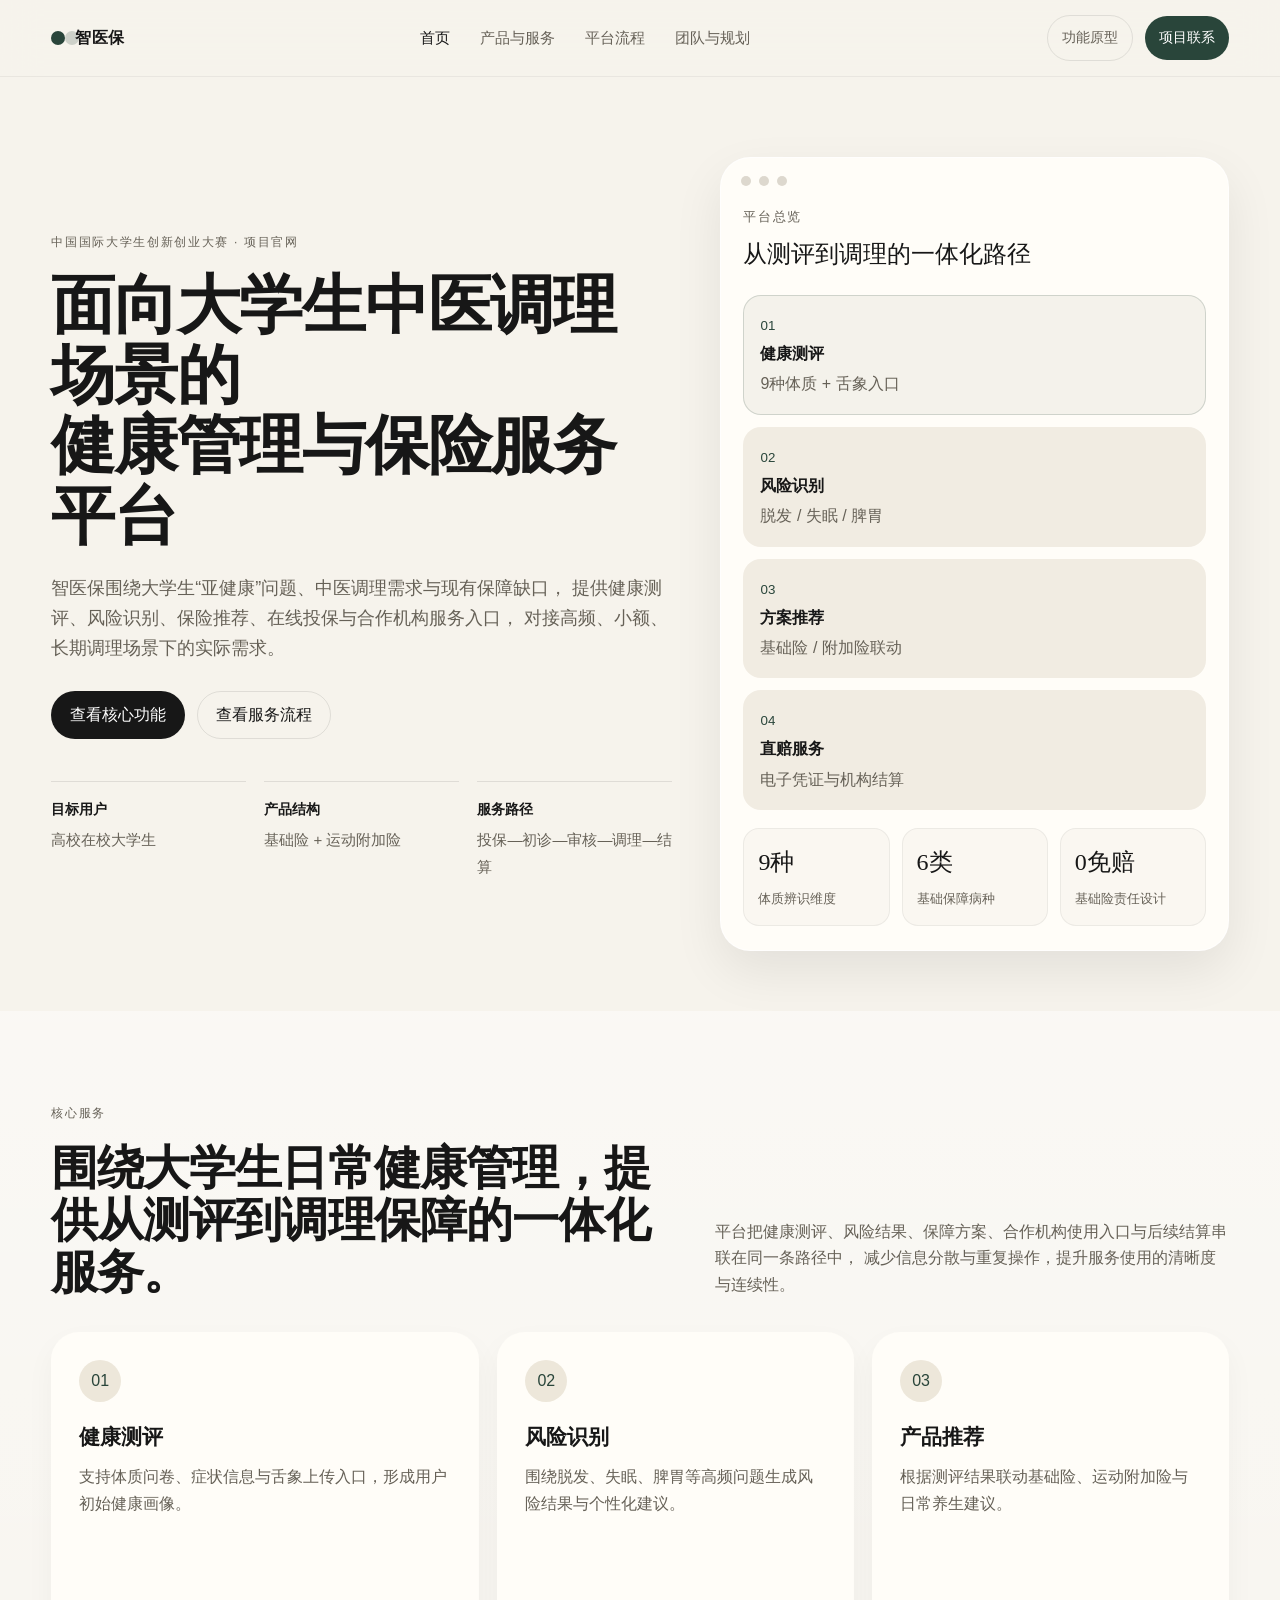
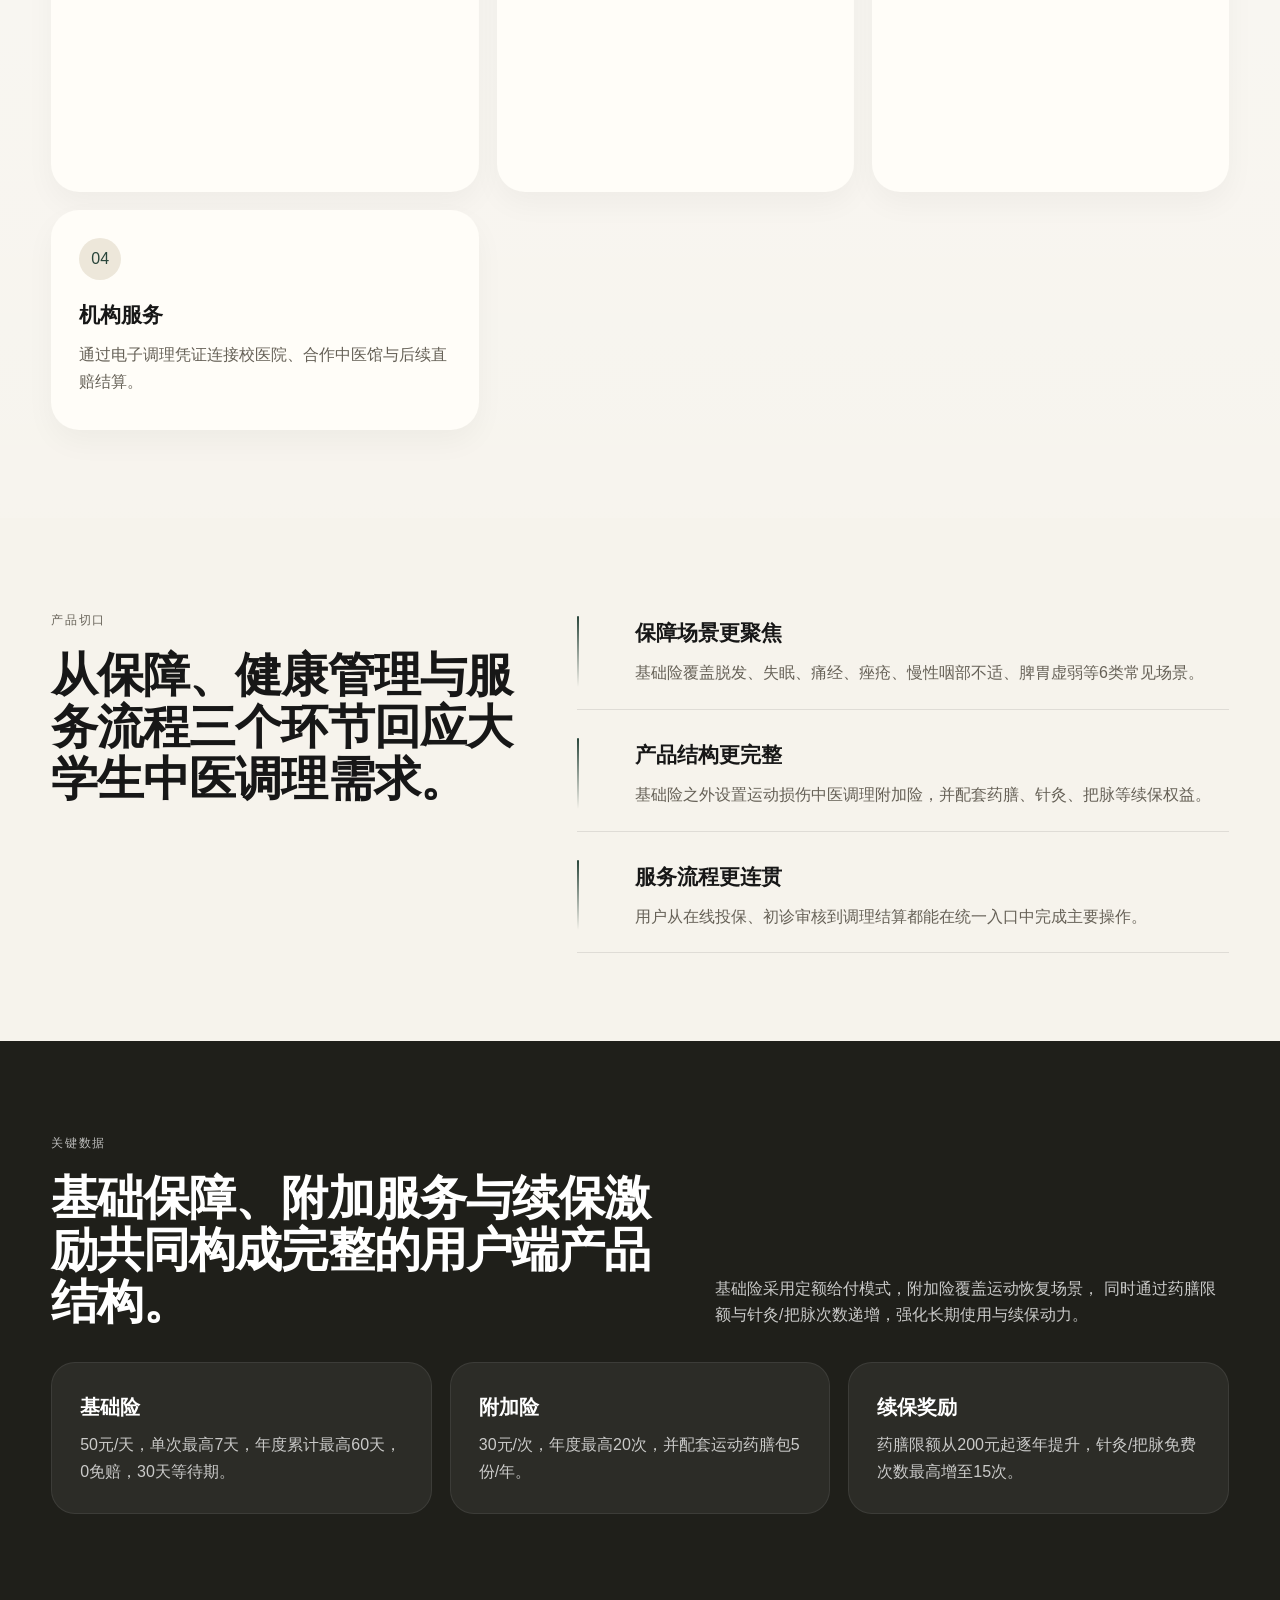
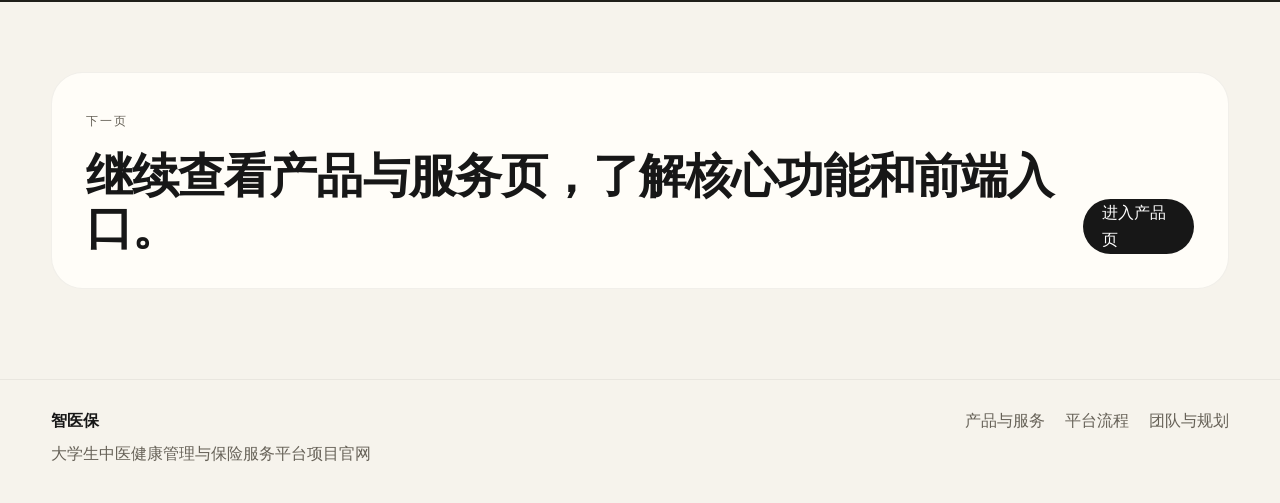
==== index.html @ 540aa89b "Initial commit" ====
<!DOCTYPE html>
<html lang="zh-CN">
<head>
  <meta charset="UTF-8" />
  <meta name="viewport" content="width=device-width, initial-scale=1.0" />
  <title>智医保｜大学生中医健康管理与保险服务平台</title>
  <link rel="stylesheet" href="style.css" />
</head>
<body data-page="home">
  <header class="site-header">
    <div class="container header-inner">
      <a class="brand" href="index.html">
        <span class="brand-mark"></span>
        <span>智医保</span>
      </a>

      <nav class="desktop-nav">
        <a href="index.html">首页</a>
        <a href="solution.html">产品与服务</a>
        <a href="platform.html">平台流程</a>
        <a href="team.html">团队与规划</a>
      </nav>

      <div class="header-actions">
        <a class="ghost-link" href="solution.html#prototype">功能原型</a>
        <a class="primary-link" href="team.html#contact">项目联系</a>
        <button class="menu-toggle" id="menuToggle" aria-label="打开菜单">☰</button>
      </div>
    </div>

    <div class="mobile-menu" id="mobileMenu">
      <a href="index.html">首页</a>
      <a href="solution.html">产品与服务</a>
      <a href="platform.html">平台流程</a>
      <a href="team.html">团队与规划</a>
    </div>
  </header>

  <main>
    <section class="hero hero-home">
      <div class="container hero-grid">
        <div class="hero-copy">
          <div class="eyebrow">中国国际大学生创新创业大赛 · 项目官网</div>
          <h1>面向大学生中医调理场景的<br />健康管理与保险服务平台</h1>
          <p class="hero-lead">
            智医保围绕大学生“亚健康”问题、中医调理需求与现有保障缺口，
            提供健康测评、风险识别、保险推荐、在线投保与合作机构服务入口，
            对接高频、小额、长期调理场景下的实际需求。
          </p>

          <div class="hero-cta">
            <a class="button button-dark" href="solution.html">查看核心功能</a>
            <a class="button button-light" href="platform.html">查看服务流程</a>
          </div>

          <div class="hero-meta">
            <div>
              <strong>目标用户</strong>
              <span>高校在校大学生</span>
            </div>
            <div>
              <strong>产品结构</strong>
              <span>基础险 + 运动附加险</span>
            </div>
            <div>
              <strong>服务路径</strong>
              <span>投保—初诊—审核—调理—结算</span>
            </div>
          </div>
        </div>

        <div class="hero-stage">
          <div class="screen-card">
            <div class="screen-top">
              <span></span><span></span><span></span>
            </div>
            <div class="screen-body">
              <div class="screen-label">平台总览</div>
              <div class="screen-title">从测评到调理的一体化路径</div>

              <div class="mini-journey">
                <div class="mini-step active">
                  <small>01</small>
                  <strong>健康测评</strong>
                  <p>9种体质 + 舌象入口</p>
                </div>
                <div class="mini-step">
                  <small>02</small>
                  <strong>风险识别</strong>
                  <p>脱发 / 失眠 / 脾胃</p>
                </div>
                <div class="mini-step">
                  <small>03</small>
                  <strong>方案推荐</strong>
                  <p>基础险 / 附加险联动</p>
                </div>
                <div class="mini-step">
                  <small>04</small>
                  <strong>直赔服务</strong>
                  <p>电子凭证与机构结算</p>
                </div>
              </div>

              <div class="screen-foot">
                <div class="metric">
                  <span>9种</span>
                  <small>体质辨识维度</small>
                </div>
                <div class="metric">
                  <span>6类</span>
                  <small>基础保障病种</small>
                </div>
                <div class="metric">
                  <span>0免赔</span>
                  <small>基础险责任设计</small>
                </div>
              </div>
            </div>
          </div>
        </div>
      </div>
    </section>

    <section class="section section-soft">
      <div class="container">
        <div class="split-head">
          <div>
            <div class="eyebrow">核心服务</div>
            <h2>围绕大学生日常健康管理，提供从测评到调理保障的一体化服务。</h2>
          </div>
          <p>
            平台把健康测评、风险结果、保障方案、合作机构使用入口与后续结算串联在同一条路径中，
            减少信息分散与重复操作，提升服务使用的清晰度与连续性。
          </p>
        </div>

        <div class="feature-mosaic">
          <article class="mosaic-card large">
            <div class="card-index">01</div>
            <h3>健康测评</h3>
            <p>支持体质问卷、症状信息与舌象上传入口，形成用户初始健康画像。</p>
          </article>

          <article class="mosaic-card">
            <div class="card-index">02</div>
            <h3>风险识别</h3>
            <p>围绕脱发、失眠、脾胃等高频问题生成风险结果与个性化建议。</p>
          </article>

          <article class="mosaic-card">
            <div class="card-index">03</div>
            <h3>产品推荐</h3>
            <p>根据测评结果联动基础险、运动附加险与日常养生建议。</p>
          </article>

          <article class="mosaic-card">
            <div class="card-index">04</div>
            <h3>机构服务</h3>
            <p>通过电子调理凭证连接校医院、合作中医馆与后续直赔结算。</p>
          </article>
        </div>
      </div>
    </section>

    <section class="section">
      <div class="container editorial-grid">
        <div class="editorial-block">
          <div class="eyebrow">产品切口</div>
          <h2>从保障、健康管理与服务流程三个环节回应大学生中医调理需求。</h2>
        </div>

        <div class="editorial-list">
          <article class="editorial-item">
            <span class="line"></span>
            <div>
              <h3>保障场景更聚焦</h3>
              <p>基础险覆盖脱发、失眠、痛经、痤疮、慢性咽部不适、脾胃虚弱等6类常见场景。</p>
            </div>
          </article>
          <article class="editorial-item">
            <span class="line"></span>
            <div>
              <h3>产品结构更完整</h3>
              <p>基础险之外设置运动损伤中医调理附加险，并配套药膳、针灸、把脉等续保权益。</p>
            </div>
          </article>
          <article class="editorial-item">
            <span class="line"></span>
            <div>
              <h3>服务流程更连贯</h3>
              <p>用户从在线投保、初诊审核到调理结算都能在统一入口中完成主要操作。</p>
            </div>
          </article>
        </div>
      </div>
    </section>

    <section class="section section-dark">
      <div class="container">
        <div class="split-head dark">
          <div>
            <div class="eyebrow">关键数据</div>
            <h2>基础保障、附加服务与续保激励共同构成完整的用户端产品结构。</h2>
          </div>
          <p>
            基础险采用定额给付模式，附加险覆盖运动恢复场景，
            同时通过药膳限额与针灸/把脉次数递增，强化长期使用与续保动力。
          </p>
        </div>

        <div class="principles">
          <div class="principle-card">
            <strong>基础险</strong>
            <p>50元/天，单次最高7天，年度累计最高60天，0免赔，30天等待期。</p>
          </div>
          <div class="principle-card">
            <strong>附加险</strong>
            <p>30元/次，年度最高20次，并配套运动药膳包5份/年。</p>
          </div>
          <div class="principle-card">
            <strong>续保奖励</strong>
            <p>药膳限额从200元起逐年提升，针灸/把脉免费次数最高增至15次。</p>
          </div>
        </div>
      </div>
    </section>

    <section class="section section-end">
      <div class="container end-panel">
        <div>
          <div class="eyebrow">下一页</div>
          <h2>继续查看产品与服务页，了解核心功能和前端入口。</h2>
        </div>
        <a class="button button-dark" href="solution.html">进入产品页</a>
      </div>
    </section>
  </main>

  <footer class="site-footer">
    <div class="container footer-inner">
      <div>
        <strong>智医保</strong>
        <p>大学生中医健康管理与保险服务平台项目官网</p>
      </div>
      <div class="footer-links">
        <a href="solution.html">产品与服务</a>
        <a href="platform.html">平台流程</a>
        <a href="team.html">团队与规划</a>
      </div>
    </div>
  </footer>

  <script src="script.js"></script>
</body>
</html>
---- style.css ----
* {
  margin: 0;
  padding: 0;
  box-sizing: border-box;
}

:root {
  --bg: #f6f3ec;
  --paper: #fffdf8;
  --ink: #171717;
  --muted: #666157;
  --line: rgba(23, 23, 23, 0.1);
  --soft-line: rgba(23, 23, 23, 0.06);
  --green: #29453a;
  --green-2: #335a4b;
  --sand: #ebe5d8;
  --card: #f9f6ef;
  --dark: #171717;
  --dark-panel: #1f1f1a;
  --dark-soft: rgba(255,255,255,0.08);
  --radius: 24px;
  --shadow: 0 20px 50px rgba(17, 17, 17, 0.08);
}

html {
  scroll-behavior: smooth;
}

body {
  font-family: "Helvetica Neue", "PingFang SC", "Microsoft YaHei", sans-serif;
  color: var(--ink);
  background: var(--bg);
  line-height: 1.65;
}

a {
  color: inherit;
  text-decoration: none;
}

img {
  display: block;
  max-width: 100%;
}

button,
input,
select {
  font: inherit;
}

.hidden {
  display: none !important;
}

.container {
  width: min(1180px, 92vw);
  margin: 0 auto;
}

/* Header */
.site-header {
  position: sticky;
  top: 0;
  z-index: 100;
  backdrop-filter: blur(18px);
  background: rgba(246, 243, 236, 0.84);
  border-bottom: 1px solid var(--soft-line);
}

.header-inner {
  display: flex;
  align-items: center;
  justify-content: space-between;
  min-height: 76px;
  gap: 20px;
}

.brand {
  display: inline-flex;
  align-items: center;
  gap: 10px;
  font-weight: 700;
  letter-spacing: 0.02em;
}

.brand-mark {
  width: 14px;
  height: 14px;
  background: var(--green);
  border-radius: 50%;
  box-shadow: 14px 0 0 0 rgba(41, 69, 58, 0.2);
}

.desktop-nav {
  display: flex;
  gap: 30px;
  font-size: 15px;
}

.desktop-nav a {
  color: var(--muted);
  transition: color 0.25s ease;
}

.desktop-nav a:hover,
.desktop-nav a.is-current {
  color: var(--ink);
}

.header-actions {
  display: flex;
  align-items: center;
  gap: 12px;
}

.ghost-link,
.primary-link {
  padding: 10px 14px;
  border-radius: 999px;
  font-size: 14px;
}

.ghost-link {
  border: 1px solid var(--line);
  color: var(--muted);
}

.primary-link {
  background: var(--green);
  color: white;
}

.menu-toggle {
  display: none;
  background: none;
  border: none;
  font-size: 26px;
}

.mobile-menu {
  display: none;
  padding: 0 4vw 18px;
  border-top: 1px solid var(--soft-line);
}

.mobile-menu a {
  display: block;
  padding: 12px 0;
  color: var(--muted);
}

/* Global */
.section {
  padding: 88px 0;
}

.section-soft {
  background: linear-gradient(180deg, rgba(255,255,255,0.45), rgba(255,255,255,0.1));
}

.section-dark {
  background: var(--dark-panel);
  color: white;
}

.section-end {
  padding-top: 70px;
  padding-bottom: 90px;
}

.eyebrow,
.section-kicker {
  display: inline-block;
  font-size: 12px;
  letter-spacing: 0.14em;
  text-transform: uppercase;
  color: var(--muted);
  margin-bottom: 18px;
}

.section-dark .eyebrow {
  color: rgba(255,255,255,0.7);
}

h1, h2 {
  font-family: Georgia, "Times New Roman", serif;
  font-weight: 600;
  letter-spacing: -0.02em;
  line-height: 1.1;
}

h1 {
  font-size: clamp(2.8rem, 5vw, 5rem);
  margin-bottom: 22px;
}

h2 {
  font-size: clamp(2rem, 3.7vw, 3.4rem);
}

h3 {
  font-size: 1.3rem;
  margin-bottom: 10px;
}

p {
  color: var(--muted);
}

.section-dark p {
  color: rgba(255,255,255,0.75);
}

.hero-lead {
  font-size: 18px;
  max-width: 760px;
}

/* Buttons */
.button {
  display: inline-flex;
  align-items: center;
  justify-content: center;
  min-height: 48px;
  padding: 0 18px;
  border-radius: 999px;
  border: 1px solid transparent;
  transition: transform 0.25s ease, background 0.25s ease, border-color 0.25s ease;
}

.button:hover {
  transform: translateY(-1px);
}

.button-dark {
  background: var(--ink);
  color: white;
}

.button-light {
  background: transparent;
  border-color: var(--line);
  color: var(--ink);
}

.full {
  width: 100%;
}

/* Home hero */
.hero {
  padding: 80px 0 60px;
}

.hero-grid {
  display: grid;
  grid-template-columns: 1.1fr 0.9fr;
  gap: 48px;
  align-items: center;
  min-height: calc(100vh - 120px);
}

.hero-copy {
  max-width: 720px;
}

.hero-cta {
  display: flex;
  gap: 12px;
  flex-wrap: wrap;
  margin-top: 28px;
}

.hero-meta {
  display: grid;
  grid-template-columns: repeat(3, 1fr);
  gap: 18px;
  margin-top: 42px;
}

.hero-meta div {
  padding-top: 16px;
  border-top: 1px solid var(--line);
}

.hero-meta strong {
  display: block;
  font-size: 14px;
  margin-bottom: 6px;
}

.hero-meta span {
  color: var(--muted);
  font-size: 15px;
}

.hero-stage {
  display: flex;
  justify-content: flex-end;
}

.screen-card {
  width: min(540px, 100%);
  background: var(--paper);
  border-radius: 30px;
  box-shadow: var(--shadow);
  border: 1px solid rgba(255,255,255,0.8);
  overflow: hidden;
}

.screen-top {
  display: flex;
  gap: 8px;
  padding: 18px 20px 0;
}

.screen-top span {
  width: 10px;
  height: 10px;
  background: #ddd8ce;
  border-radius: 50%;
}

.screen-body {
  padding: 20px 22px 24px;
}

.screen-label {
  color: var(--muted);
  font-size: 13px;
  text-transform: uppercase;
  letter-spacing: 0.12em;
  margin-bottom: 8px;
}

.screen-title {
  font-size: 24px;
  font-family: Georgia, "Times New Roman", serif;
  margin-bottom: 20px;
}

.mini-journey {
  display: grid;
  gap: 12px;
}

.mini-step {
  padding: 16px;
  border-radius: 18px;
  background: #f1ece2;
  border: 1px solid transparent;
}

.mini-step.active {
  border-color: rgba(41, 69, 58, 0.18);
  background: #f4f2eb;
}

.mini-step small {
  display: inline-block;
  color: var(--green);
  margin-bottom: 4px;
}

.mini-step strong {
  display: block;
  margin-bottom: 4px;
}

.screen-foot {
  display: grid;
  grid-template-columns: repeat(3, 1fr);
  gap: 12px;
  margin-top: 18px;
}

.metric {
  padding: 14px;
  border-radius: 16px;
  background: #faf7f1;
  border: 1px solid var(--soft-line);
}

.metric span {
  display: block;
  font-size: 24px;
  font-family: Georgia, "Times New Roman", serif;
  margin-bottom: 2px;
}

.metric small {
  color: var(--muted);
}

/* Home sections */
.split-head {
  display: grid;
  grid-template-columns: 1.1fr 0.9fr;
  gap: 36px;
  align-items: end;
  margin-bottom: 34px;
}

.split-head p {
  font-size: 16px;
}

.split-head.dark p {
  color: rgba(255,255,255,0.76);
}

.feature-mosaic {
  display: grid;
  grid-template-columns: 1.2fr 1fr 1fr;
  gap: 18px;
}

.mosaic-card {
  padding: 28px;
  min-height: 220px;
  background: var(--paper);
  border-radius: 28px;
  box-shadow: 0 12px 30px rgba(17, 17, 17, 0.04);
}

.mosaic-card.large {
  min-height: 460px;
}

.card-index {
  display: inline-flex;
  width: 42px;
  height: 42px;
  border-radius: 50%;
  align-items: center;
  justify-content: center;
  background: #ede7da;
  color: var(--green);
  margin-bottom: 18px;
}

.editorial-grid {
  display: grid;
  grid-template-columns: 0.85fr 1.15fr;
  gap: 44px;
}

.editorial-list {
  display: grid;
  gap: 18px;
}

.editorial-item {
  display: grid;
  grid-template-columns: 44px 1fr;
  gap: 14px;
  padding: 10px 0 22px;
  border-bottom: 1px solid var(--line);
}

.editorial-item .line {
  width: 2px;
  background: linear-gradient(180deg, var(--green), transparent);
  border-radius: 999px;
}

.principles {
  display: grid;
  grid-template-columns: repeat(3, 1fr);
  gap: 18px;
}

.principle-card {
  padding: 28px;
  border-radius: 24px;
  background: rgba(255,255,255,0.06);
  border: 1px solid rgba(255,255,255,0.08);
}

.principle-card strong {
  display: block;
  margin-bottom: 8px;
  font-size: 20px;
}

.end-panel {
  background: var(--paper);
  border: 1px solid var(--soft-line);
  border-radius: 32px;
  padding: 34px;
  display: flex;
  align-items: end;
  justify-content: space-between;
  gap: 26px;
}

/* Sub hero shared */
.sub-hero {
  padding: 92px 0 50px;
}

.sub-hero-grid {
  display: grid;
  grid-template-columns: 1.1fr 0.9fr;
  gap: 36px;
  align-items: start;
}

.aside-panel {
  padding: 24px;
  border-radius: 24px;
  background: var(--paper);
  border: 1px solid var(--soft-line);
}

.aside-panel small {
  display: block;
  color: var(--muted);
  margin-bottom: 8px;
  text-transform: uppercase;
  letter-spacing: 0.12em;
  font-size: 12px;
}

.aside-panel strong {
  display: block;
  font-size: 22px;
  margin-bottom: 10px;
}

/* Solution */
.service-grid {
  display: grid;
  grid-template-columns: repeat(4, 1fr);
  gap: 16px;
}

.service-card,
.callout-card,
.network-card,
.note-card,
.finance-card,
.member-card {
  background: var(--paper);
  border-radius: 24px;
  padding: 24px;
  border: 1px solid var(--soft-line);
}

.service-card small,
.callout-card small,
.network-card small,
.note-card small,
.finance-card small,
.member-card small {
  color: var(--muted);
  text-transform: uppercase;
  letter-spacing: 0.12em;
  font-size: 12px;
}

.prototype-wrap {
  display: grid;
  grid-template-columns: 0.42fr 0.58fr;
  gap: 26px;
  align-items: start;
}

.prototype-sidebar {
  position: sticky;
  top: 100px;
}

.prototype-notes {
  display: grid;
  gap: 14px;
  margin-top: 24px;
}

.prototype-notes div {
  padding-top: 14px;
  border-top: 1px solid var(--line);
}

.prototype-notes strong {
  display: block;
  font-size: 14px;
  margin-bottom: 4px;
}

.prototype-notes span {
  color: var(--muted);
}

.prototype-shell {
  background: var(--paper);
  border: 1px solid var(--soft-line);
  border-radius: 30px;
  box-shadow: var(--shadow);
  overflow: hidden;
}

.prototype-header {
  display: flex;
  gap: 8px;
  padding: 18px 20px 0;
}

.prototype-header span {
  width: 10px;
  height: 10px;
  border-radius: 999px;
  background: #ddd8ce;
}

.prototype-tabs {
  display: flex;
  gap: 8px;
  padding: 16px 18px 0;
}

.tab-button {
  background: transparent;
  border: 1px solid var(--soft-line);
  color: var(--muted);
  padding: 10px 14px;
  border-radius: 999px;
  cursor: pointer;
}

.tab-button.active {
  background: var(--ink);
  color: white;
  border-color: var(--ink);
}

.prototype-body {
  padding: 18px;
}

.tab-panel {
  display: none;
}

.tab-panel.active {
  display: block;
}

.panel-title {
  margin-bottom: 18px;
}

.panel-title h3 {
  font-size: 24px;
}

.clean-form {
  display: grid;
  gap: 14px;
}

.form-row {
  display: grid;
  grid-template-columns: repeat(2, 1fr);
  gap: 14px;
}

.field label {
  display: block;
  font-size: 14px;
  margin-bottom: 8px;
}

.field input,
.field select {
  width: 100%;
  min-height: 46px;
  border-radius: 16px;
  border: 1px solid rgba(23, 23, 23, 0.12);
  background: white;
  padding: 0 14px;
}

.field-tip {
  display: block;
  color: var(--muted);
  margin-top: 8px;
  font-size: 13px;
}

.tongue-preview {
  width: 180px;
  margin-top: 12px;
  border-radius: 16px;
  border: 1px solid var(--soft-line);
}

.chip-group {
  display: flex;
  flex-wrap: wrap;
  gap: 10px;
}

.chip {
  display: inline-flex;
  align-items: center;
  gap: 7px;
  min-height: 40px;
  border-radius: 999px;
  padding: 0 14px;
  border: 1px solid var(--soft-line);
  background: white;
  color: var(--muted);
}

.chip input {
  width: auto;
  min-height: auto;
}

.chip-group.compact .chip {
  padding: 0 12px;
}

.result-summary {
  display: grid;
  grid-template-columns: repeat(3, 1fr);
  gap: 14px;
  margin-bottom: 18px;
}

.summary-box {
  background: #fbf8f2;
  border: 1px solid var(--soft-line);
  border-radius: 20px;
  padding: 18px;
}

.summary-box small {
  color: var(--muted);
  display: block;
  margin-bottom: 8px;
}

.summary-box strong {
  display: block;
  font-size: 28px;
  font-family: Georgia, "Times New Roman", serif;
  margin-bottom: 6px;
}

.bar-group {
  display: grid;
  gap: 14px;
}

.bar-row {
  padding: 14px;
  border-radius: 18px;
  border: 1px solid var(--soft-line);
  background: #fffdfa;
}

.bar-label {
  display: flex;
  align-items: center;
  justify-content: space-between;
  margin-bottom: 10px;
}

.bar-label small {
  color: var(--muted);
}

.bar-track {
  height: 12px;
  background: #ebe7df;
  border-radius: 999px;
  overflow: hidden;
}

.bar-fill {
  width: 0%;
  height: 100%;
  background: linear-gradient(90deg, #cdbd85, #9a7757, #405d53);
  border-radius: 999px;
  transition: width 0.5s ease;
}

.advice-block {
  display: grid;
  grid-template-columns: 1fr 0.95fr;
  gap: 14px;
  margin-top: 18px;
}

.advice-block ul {
  padding-left: 18px;
}

.advice-block li {
  margin-bottom: 8px;
  color: var(--muted);
}

.recommend-card {
  border: 1px solid var(--soft-line);
  border-radius: 20px;
  padding: 18px;
  background: #fbf8f2;
}

.recommend-card small {
  color: var(--muted);
  display: block;
  margin-bottom: 8px;
}

.stacked-checks {
  display: grid;
  gap: 10px;
}

.submit-message {
  min-height: 22px;
  font-size: 14px;
}

/* Platform */
.journey-head {
  margin-bottom: 28px;
}

.journey-line {
  display: grid;
  grid-template-columns: repeat(4, 1fr);
  gap: 14px;
}

.journey-card {
  background: var(--paper);
  border-radius: 26px;
  border: 1px solid var(--soft-line);
  padding: 22px;
}

.journey-card.active {
  transform: translateY(-8px);
  box-shadow: 0 16px 36px rgba(17, 17, 17, 0.06);
}

.journey-card small {
  color: var(--muted);
  display: block;
  margin-bottom: 12px;
  text-transform: uppercase;
  letter-spacing: 0.1em;
  font-size: 12px;
}

.flow-layout {
  display: grid;
  grid-template-columns: 0.95fr 1.05fr;
  gap: 24px;
  align-items: center;
}

.flow-points {
  display: grid;
  gap: 14px;
  margin-top: 24px;
}

.flow-points div {
  padding-top: 14px;
  border-top: 1px solid var(--line);
}

.flow-points strong {
  display: block;
  font-size: 14px;
  margin-bottom: 4px;
}

.voucher-stage {
  display: flex;
  justify-content: center;
}

.voucher-card {
  width: min(520px, 100%);
  background: var(--paper);
  border: 1px solid var(--soft-line);
  border-radius: 30px;
  padding: 22px;
  box-shadow: var(--shadow);
}

.voucher-top {
  display: flex;
  justify-content: space-between;
  align-items: center;
  margin-bottom: 24px;
}

.voucher-top small {
  color: var(--muted);
  text-transform: uppercase;
  letter-spacing: 0.12em;
  font-size: 12px;
}

.voucher-top span {
  min-width: 80px;
  text-align: right;
  color: #8a6e38;
}

.voucher-code {
  font-family: Georgia, "Times New Roman", serif;
  font-size: clamp(2rem, 4vw, 3.1rem);
  letter-spacing: -0.04em;
  margin-bottom: 8px;
}

.voucher-meta {
  display: grid;
  grid-template-columns: repeat(2, 1fr);
  gap: 14px;
  margin: 22px 0;
}

.voucher-meta div {
  padding: 14px;
  border-radius: 18px;
  background: #fbf8f2;
}

.voucher-meta strong {
  display: block;
  margin-bottom: 4px;
}

.network-grid,
.side-notes,
.finance-grid,
.contact-layout,
.callout-grid,
.team-grid {
  display: grid;
  gap: 16px;
}

.network-grid {
  grid-template-columns: repeat(4, 1fr);
}

.side-notes,
.finance-grid,
.callout-grid {
  grid-template-columns: repeat(3, 1fr);
}

/* Team */
.team-grid {
  grid-template-columns: repeat(4, 1fr);
}

.member-card p {
  margin: 8px 0 12px;
  color: var(--ink);
}

.member-card span {
  color: var(--muted);
  display: block;
}

.plan-layout {
  display: grid;
  grid-template-columns: 0.95fr 1.05fr;
  gap: 24px;
  align-items: start;
}

.plan-table {
  background: var(--paper);
  border: 1px solid var(--soft-line);
  border-radius: 26px;
  overflow: hidden;
}

.plan-row {
  display: grid;
  grid-template-columns: 0.8fr 1fr 1.4fr;
  gap: 12px;
  padding: 18px 22px;
  border-top: 1px solid var(--soft-line);
}

.plan-row.head {
  border-top: none;
  background: #f5f0e7;
  color: var(--muted);
  text-transform: uppercase;
  letter-spacing: 0.08em;
  font-size: 12px;
}

.contact-layout {
  grid-template-columns: 0.95fr 1.05fr;
  align-items: start;
}

.contact-card-pro {
  background: var(--paper);
  border-radius: 26px;
  border: 1px solid var(--soft-line);
  padding: 18px 22px;
}

.contact-row {
  display: grid;
  grid-template-columns: 120px 1fr;
  gap: 16px;
  padding: 16px 0;
  border-bottom: 1px solid var(--soft-line);
}

.contact-row:last-child {
  border-bottom: none;
}

.contact-row span {
  color: var(--muted);
}

.contact-row strong {
  font-weight: 600;
}

/* Footer */
.site-footer {
  border-top: 1px solid var(--soft-line);
  padding: 28px 0 36px;
}

.footer-inner {
  display: flex;
  align-items: flex-start;
  justify-content: space-between;
  gap: 20px;
}

.footer-inner strong {
  display: block;
  margin-bottom: 6px;
}

.footer-links {
  display: flex;
  gap: 20px;
  flex-wrap: wrap;
}

.footer-links a {
  color: var(--muted);
}

/* Responsive */
@media (max-width: 1100px) {
  .hero-grid,
  .split-head,
  .sub-hero-grid,
  .prototype-wrap,
  .flow-layout,
  .plan-layout,
  .contact-layout,
  .editorial-grid {
    grid-template-columns: 1fr;
  }

  .service-grid,
  .journey-line,
  .network-grid,
  .team-grid {
    grid-template-columns: repeat(2, 1fr);
  }

  .feature-mosaic {
    grid-template-columns: 1fr 1fr;
  }

  .mosaic-card.large {
    min-height: 260px;
    grid-column: span 2;
  }

  .prototype-sidebar {
    position: static;
  }
}

@media (max-width: 780px) {
  .desktop-nav,
  .ghost-link,
  .primary-link {
    display: none;
  }

  .menu-toggle {
    display: inline-block;
  }

  .mobile-menu.is-open {
    display: block;
  }

  .section {
    padding: 68px 0;
  }

  .hero-grid {
    min-height: auto;
  }

  .hero-meta,
  .screen-foot,
  .service-grid,
  .journey-line,
  .network-grid,
  .side-notes,
  .finance-grid,
  .callout-grid,
  .team-grid,
  .result-summary,
  .advice-block,
  .voucher-meta,
  .feature-mosaic {
    grid-template-columns: 1fr;
  }

  .form-row,
  .plan-row,
  .contact-row {
    grid-template-columns: 1fr;
  }

  .footer-inner,
  .end-panel {
    flex-direction: column;
    align-items: flex-start;
  }

  .prototype-tabs {
    flex-wrap: wrap;
  }
}


/* Alignment updates */
.detail-list {
  margin-top: 14px;
  padding-left: 18px;
}

.detail-list li {
  color: var(--muted);
  margin-bottom: 8px;
}

.journey-line-five {
  grid-template-columns: repeat(5, 1fr);
}

@media (max-width: 1024px) {
  .journey-line-five {
    grid-template-columns: repeat(2, 1fr);
  }
}

@media (max-width: 720px) {
  .journey-line-five {
    grid-template-columns: 1fr;
  }
}
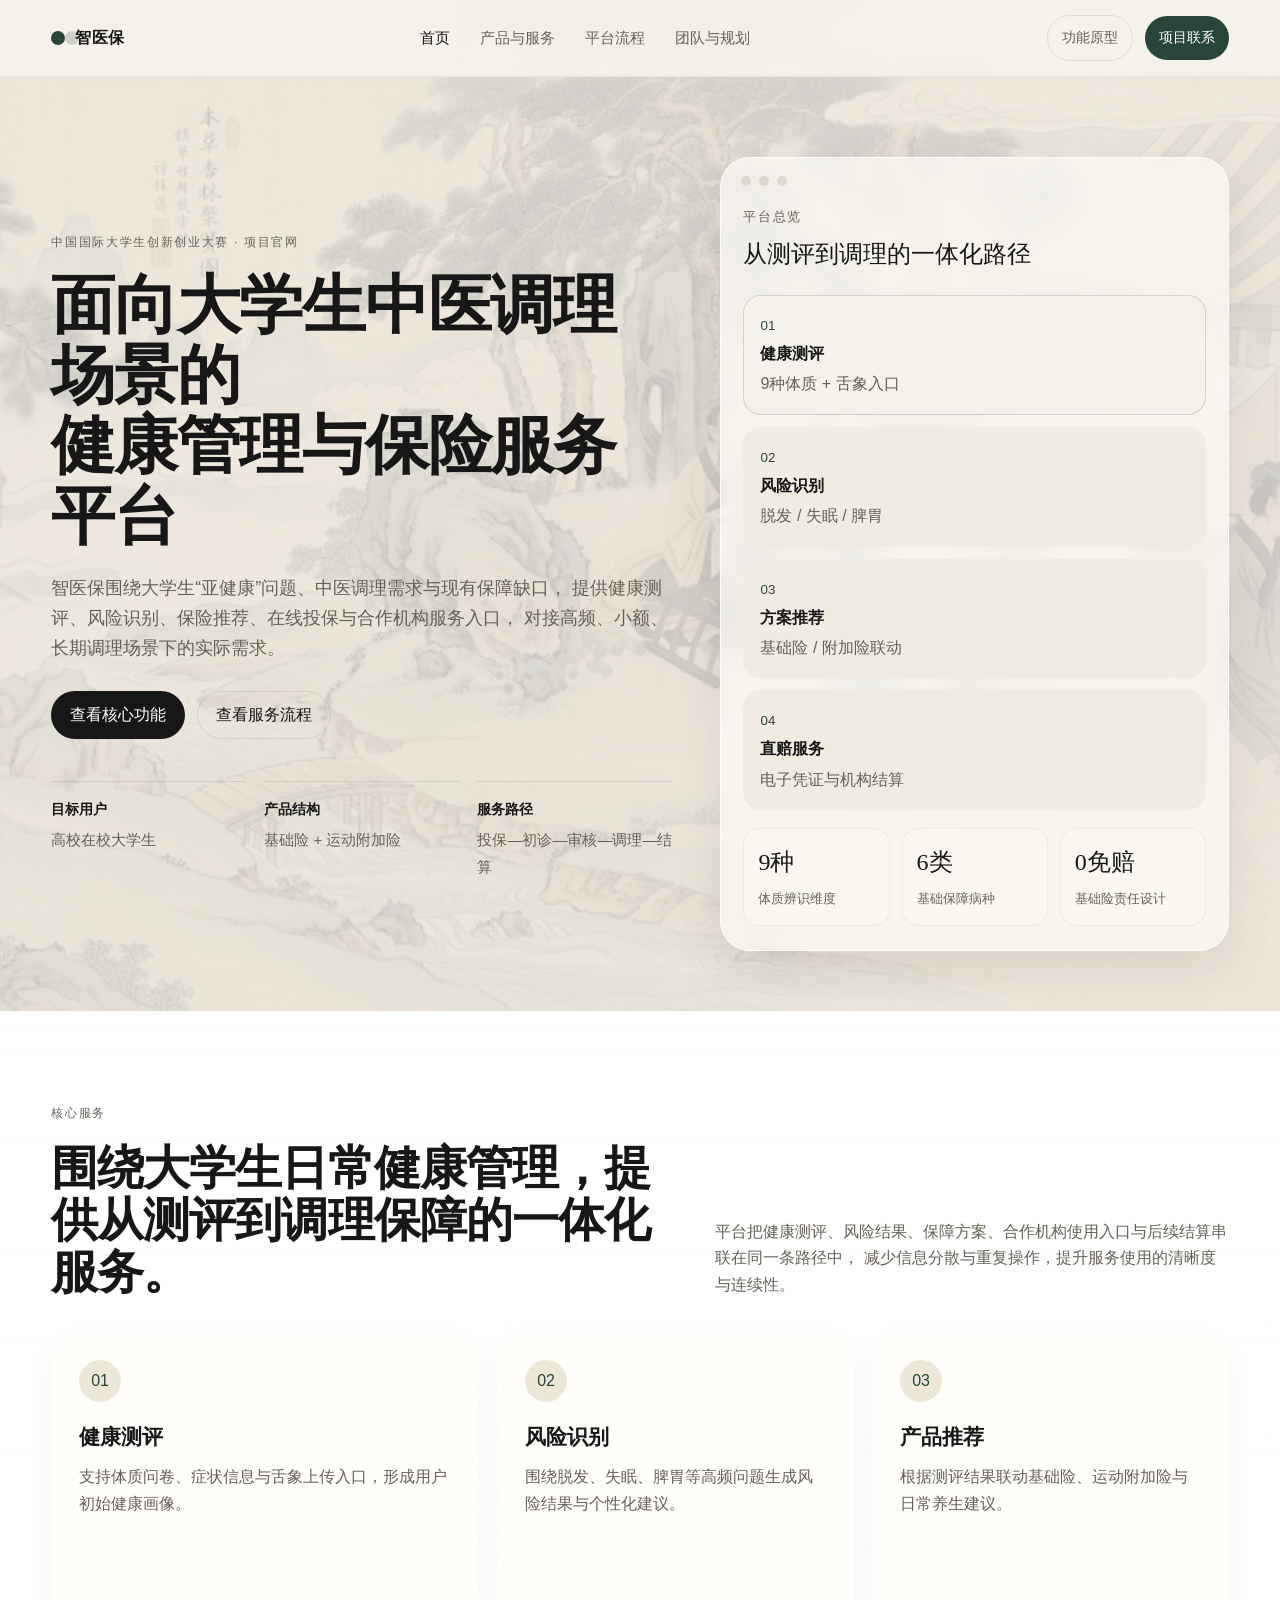
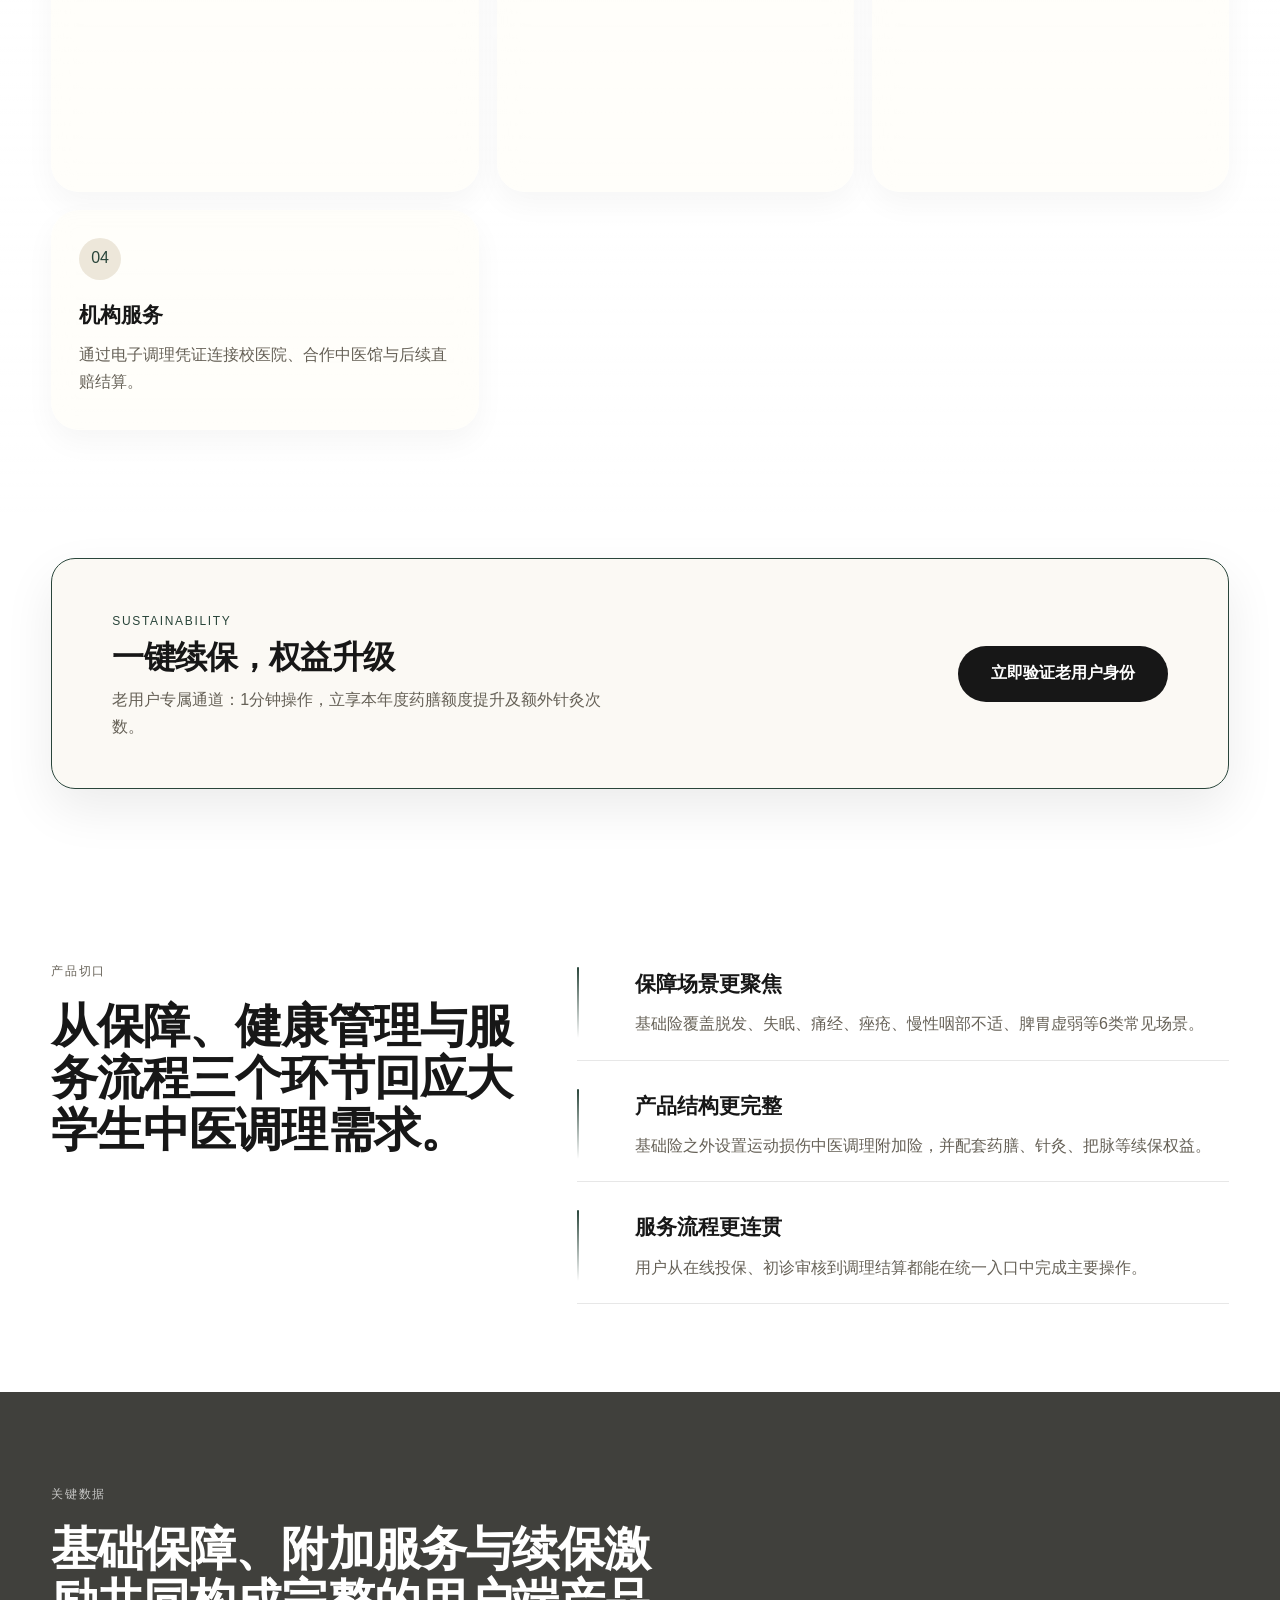
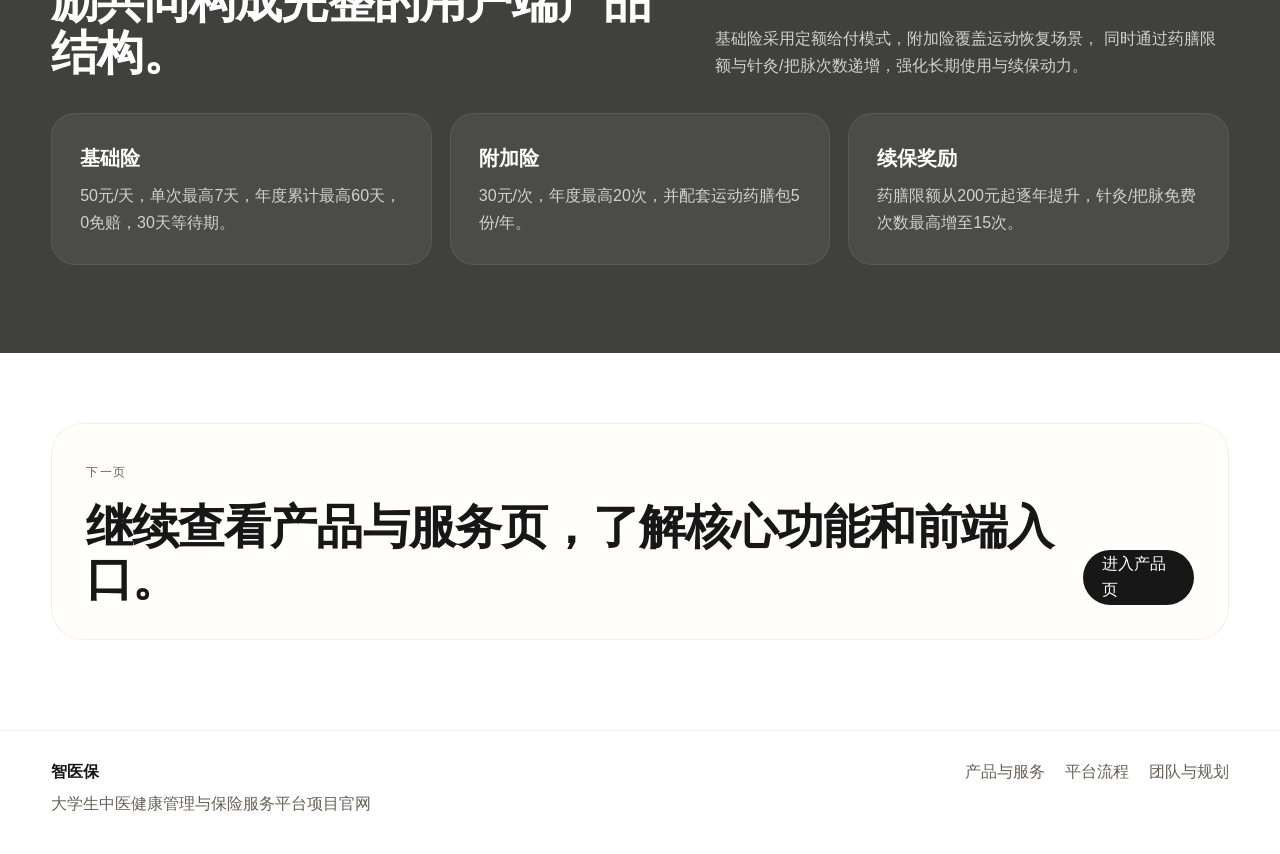
==== commit 4070fa52: "更新了网站内容" ====
--- a/index.html
+++ b/index.html
@@ -161,6 +161,42 @@
         </div>
       </div>
     </section>
+    <style>
+      .renewal-banner {
+        display: flex;
+        align-items: center;
+        justify-content: space-between;
+        padding: 48px 60px;
+        background: var(--card); 
+        border: 1px solid var(--green); 
+        border-radius: var(--radius);
+        backdrop-filter: blur(12px);
+        box-shadow: var(--shadow);
+        gap: 40px;
+        margin-bottom: 40px;
+      }
+      .renewal-title { margin-bottom: 12px; font-size: 32px; color: var(--ink); }
+      .renewal-desc { font-size: 16px; color: var(--muted); max-width: 500px; margin: 0; }
+      .renewal-btn { padding: 0 32px; height: 56px; font-weight: 600; white-space: nowrap; }
+      @media (max-width: 850px) {
+        .renewal-banner { flex-direction: column; text-align: center; padding: 40px 24px; }
+        .renewal-desc { margin: 0 auto 24px; }
+        .renewal-btn { width: 100%; }
+      }
+    </style>
+
+    <section class="section" style="padding: 40px 0;">
+      <div class="container">
+        <div class="renewal-banner">
+          <div>
+            <div class="eyebrow" style="color: var(--green); margin-bottom: 8px;">Sustainability</div>
+            <h2 class="renewal-title">一键续保，权益升级</h2>
+            <p class="renewal-desc">老用户专属通道：1分钟操作，立享本年度药膳额度提升及额外针灸次数。</p>
+          </div>
+          <button class="button button-dark renewal-btn">立即验证老用户身份</button>
+        </div>
+      </div>
+    </section>
 
     <section class="section">
       <div class="container editorial-grid">
--- a/style.css
+++ b/style.css
@@ -5,33 +5,45 @@
 }
 
 :root {
-  --bg: #f6f3ec;
-  --paper: #fffdf8;
+  --bg: transparent; /* 去掉原有的纯色背景，给图片让路 */
+  --paper: rgba(255, 253, 248, 0.65); /* 变成半透明，透出底部图片 */
   --ink: #171717;
   --muted: #666157;
   --line: rgba(23, 23, 23, 0.1);
   --soft-line: rgba(23, 23, 23, 0.06);
   --green: #29453a;
   --green-2: #335a4b;
-  --sand: #ebe5d8;
-  --card: #f9f6ef;
+  --sand: rgba(235, 229, 216, 0.7);
+  --card: rgba(249, 246, 239, 0.65); /* 半透明的卡片背景 */
   --dark: #171717;
-  --dark-panel: #1f1f1a;
+  --dark-panel: rgba(31, 31, 26, 0.85); /* 深色区块也变成半透明 */
   --dark-soft: rgba(255,255,255,0.08);
   --radius: 24px;
   --shadow: 0 20px 50px rgba(17, 17, 17, 0.08);
 }
 
-html {
-  scroll-behavior: smooth;
-}
-
 body {
   font-family: "Helvetica Neue", "PingFang SC", "Microsoft YaHei", sans-serif;
   color: var(--ink);
-  background: var(--bg);
   line-height: 1.65;
-}
+  
+  /* 全屏延伸背景魔法就在这四行 */
+  background-image: linear-gradient(rgba(246, 243, 236, 0.85), rgba(246, 243, 236, 0.85)), url('hero-bg.jpg');
+  background-size: cover;
+  background-attachment: fixed;
+  background-position: center;
+}
+
+/* 一键给所有卡片加上高级的毛玻璃质感，配合全屏背景使用 */
+.service-card, .callout-card, .network-card, .note-card, .finance-card, .member-card, .mosaic-card, .aside-panel, .screen-card, .voucher-card, .end-panel, .sub-hero, .section-soft, .section-dark {
+    backdrop-filter: blur(12px);
+}
+
+html {
+  scroll-behavior: smooth;
+}
+
+
 
 a {
   color: inherit;
@@ -1185,3 +1197,29 @@
     grid-template-columns: 1fr;
   }
 }
+/* 首页首屏背景图设置 */
+.hero-home {
+  /* 使用你原本的米黄色做一个 80% 透明度的遮罩，盖在图片上，这样不管图片多花，你的文字都绝对清晰 */
+  background-image: linear-gradient(rgba(246, 243, 236, 0.8), rgba(246, 243, 236, 0.8)), url('hero-bg.jpg');
+  background-size: cover; /* 让图片等比例缩放铺满整个区域 */
+  background-position: center; /* 图片居中显示 */
+  background-repeat: no-repeat; /* 图片不重复 */
+}
+/* 给所有分页的顶部横幅设置统一背景 */
+/* 加强版：强制所有分页顶部横幅显示背景 */
+/* 加强版：强制所有分页顶部横幅显示背景 */
+.sub-hero {
+  /* 破案关键：这里已经改成了 url('hero-bg.jpg') */
+  background-image: linear-gradient(rgba(246, 243, 236, 0.85), rgba(246, 243, 236, 0.85)), url('hero-bg.jpg') !important;
+  background-size: cover !important;
+  background-position: center !important;
+  background-repeat: no-repeat !important;
+  /* 增加一个最小高度，确保即使没内容也能看到背景 */
+  min-height: 300px; 
+  display: flex;
+  align-items: center;
+}
+/* ==========================================
+   新增专属图片适配代码 (救急版)
+   ========================================== */
+
